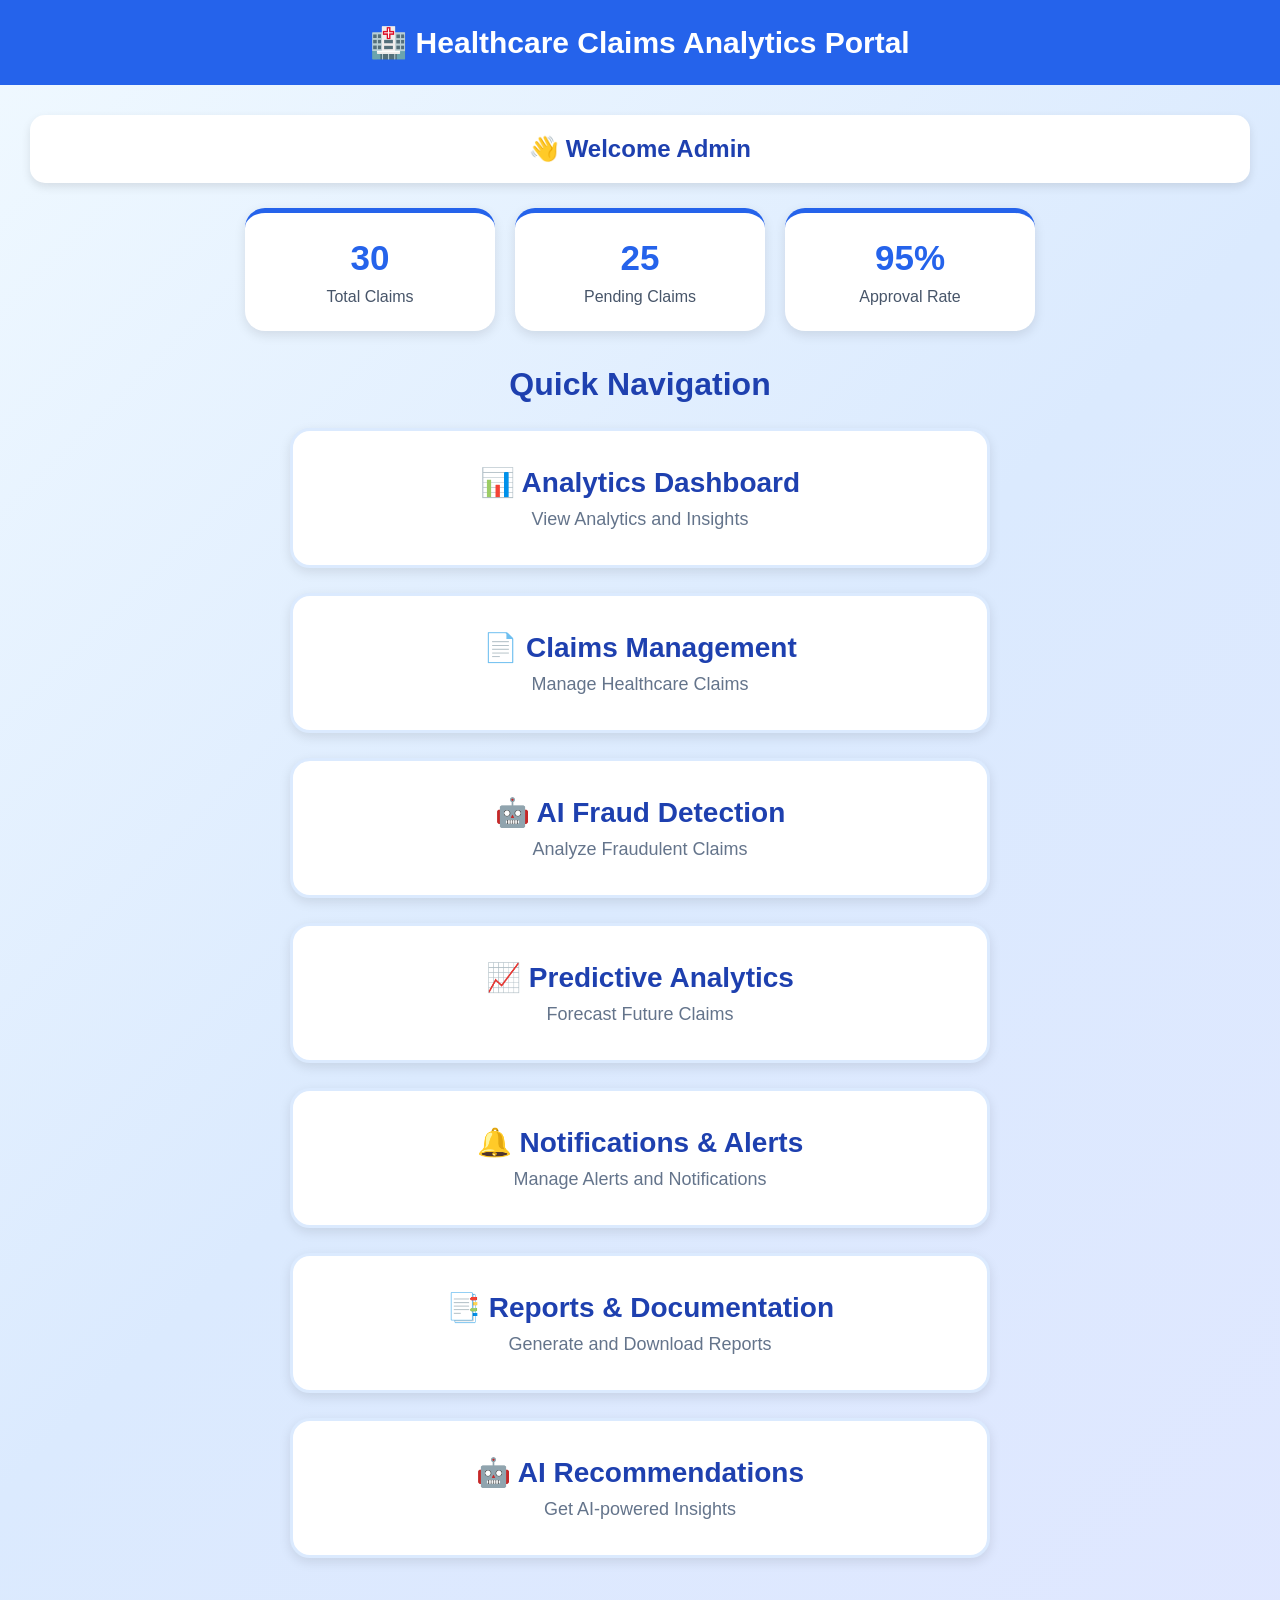
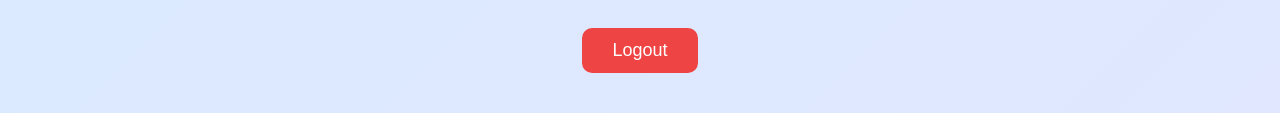
==== index.html @ 6d252524 "Update index.html" ====
<!DOCTYPE html>
<html>
<head>
<meta charset="UTF-8">
<meta http-equiv="refresh" content="0; url=member1_user_registration/admin.html">
<title>Healthcare Claims Analytics Portal</title>
</head>
<body>
<p>Redirecting to Login Page...</p>
</body>
</html>
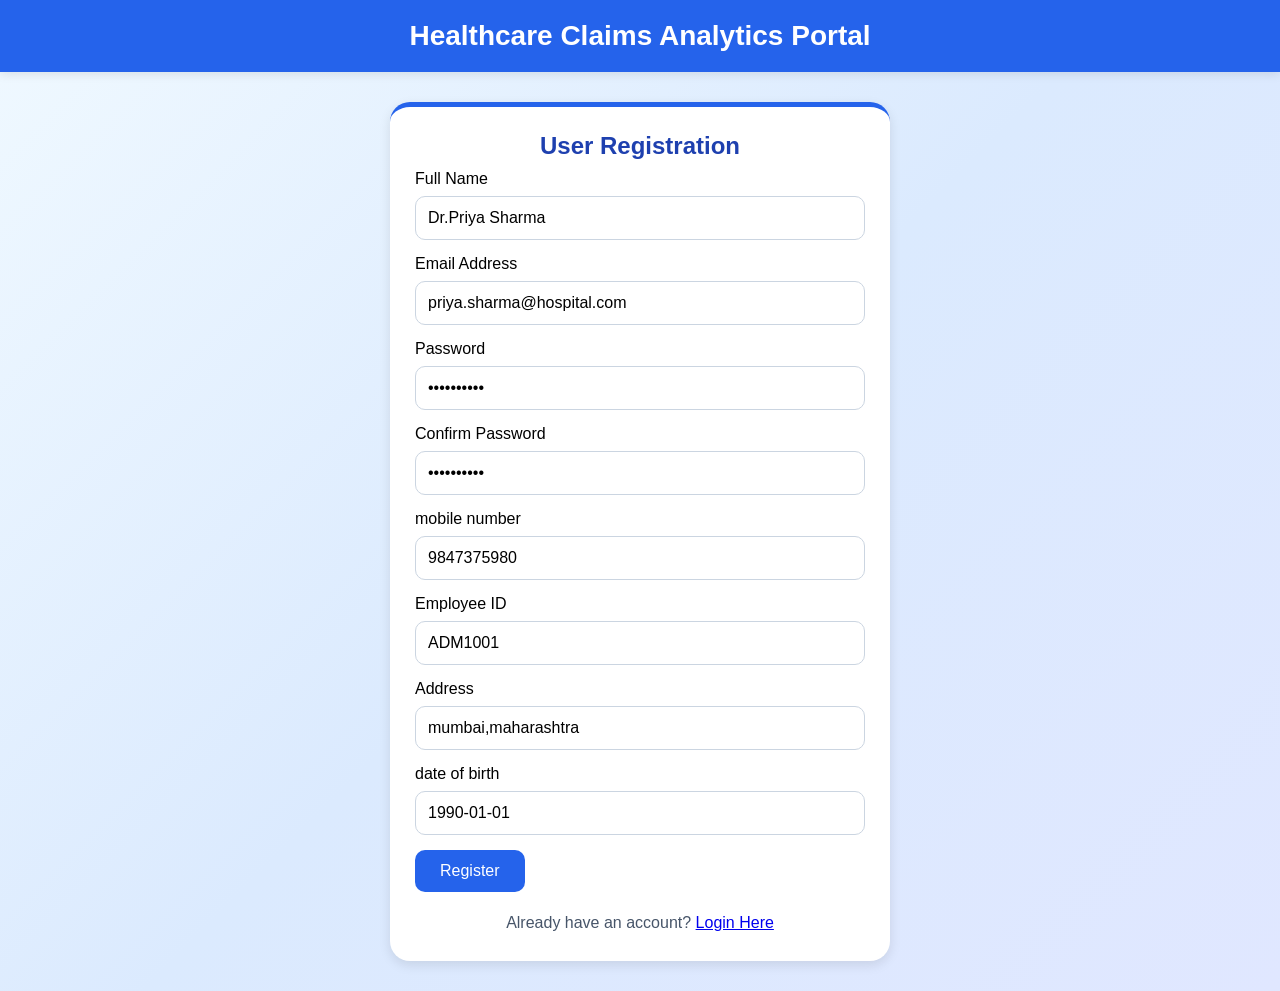
==== commit 6c96f41f: "Update index.html" ====
--- a/index.html
+++ b/index.html
@@ -2,7 +2,7 @@
 <html>
 <head>
 <meta charset="UTF-8">
-<meta http-equiv="refresh" content="0; url=member1_user_registration/admin.html">
+<meta http-equiv="refresh" content="0; url=member1_user_registration/register.html">
 <title>Healthcare Claims Analytics Portal</title>
 </head>
 <body>
